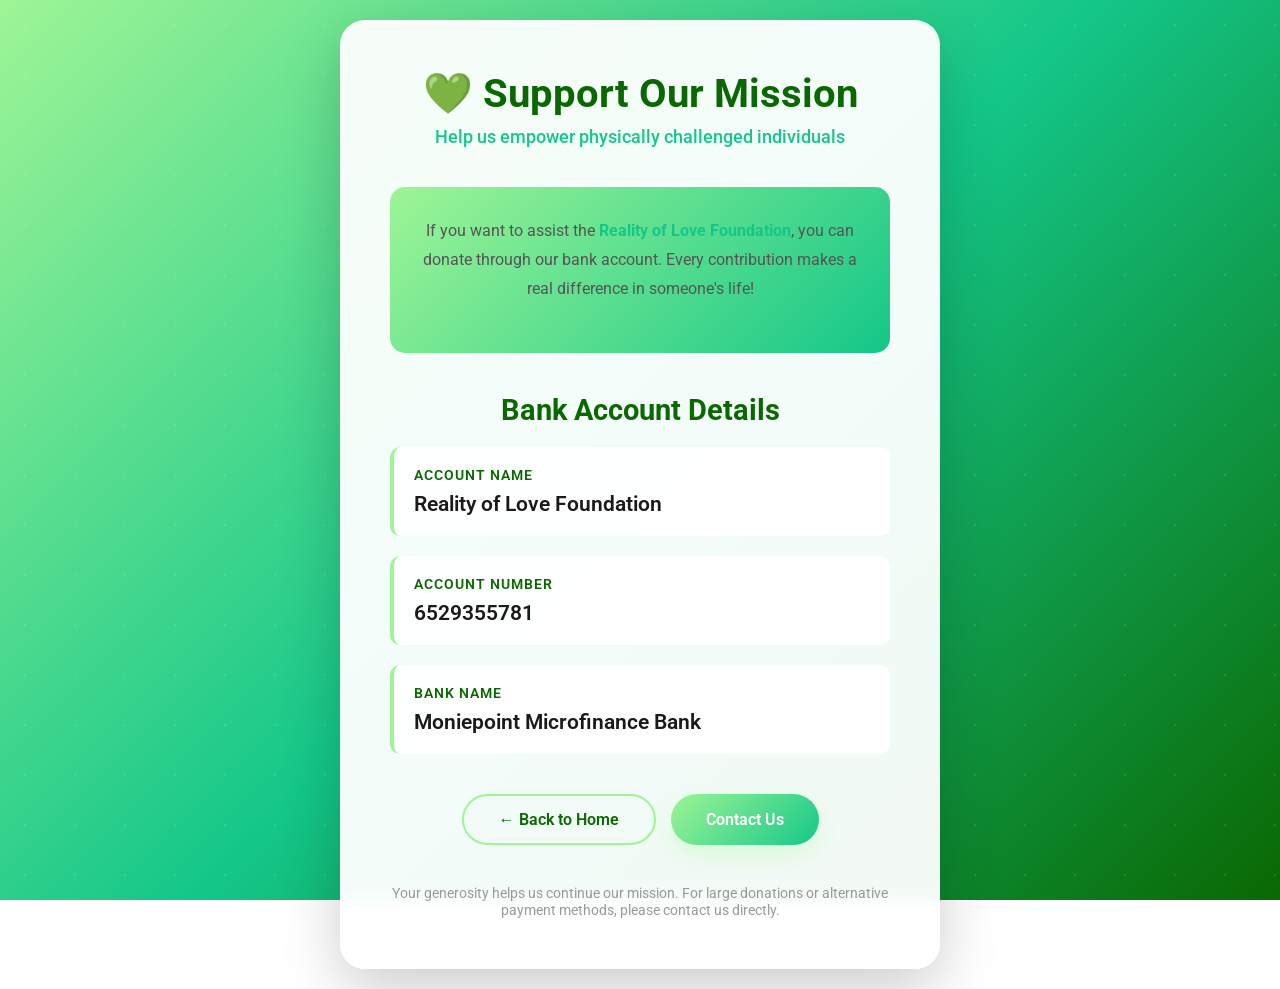
==== DONATIOJN.html @ 79eccb7e "redesign website with animations, mobile responsiveness, and modern styling Co-authored-by: OLUWANIF" ====
<!DOCTYPE html>
<html lang="en">
<head>
    <meta charset="UTF-8">
    <meta name="viewport" content="width=device-width, initial-scale=1.0">
    <title>Support Reality of Love Foundation</title>
    <link rel="preconnect" href="https://fonts.googleapis.com">
    <link rel="preconnect" href="https://fonts.gstatic.com" crossorigin>
    <link href="https://fonts.googleapis.com/css2?family=Poppins:wght@300;400;500;600;700&family=Roboto:wght@300;400;500&display=swap" rel="stylesheet">
    
    <style>
        * {
            margin: 0;
            padding: 0;
            box-sizing: border-box;
        }

        html {
            font-family: 'Roboto', sans-serif;
            scroll-behavior: smooth;
        }

        body {
            background: linear-gradient(135deg, #9ef596 0%, #14c789 50%, #0a6801 100%);
            background-attachment: fixed;
            min-height: 100vh;
            display: flex;
            align-items: center;
            justify-content: center;
            padding: 20px;
            position: relative;
            overflow-x: hidden;
        }

        body::before {
            content: '';
            position: fixed;
            top: 0;
            left: 0;
            width: 200%;
            height: 200%;
            background: radial-gradient(circle, rgba(255,255,255,0.1) 1px, transparent 1px);
            background-size: 50px 50px;
            animation: moveBackground 20s linear infinite;
            z-index: 0;
            pointer-events: none;
        }

        @keyframes moveBackground {
            0% { transform: translate(0, 0); }
            100% { transform: translate(50px, 50px); }
        }

        .container {
            position: relative;
            z-index: 1;
            max-width: 600px;
            width: 100%;
        }

        .content {
            background: rgba(255, 255, 255, 0.95);
            backdrop-filter: blur(10px);
            padding: 50px;
            border-radius: 25px;
            text-align: center;
            box-shadow: 0 20px 60px rgba(0, 0, 0, 0.2);
            animation: fadeInUp 0.8s ease-out;
        }

        @keyframes fadeInUp {
            from {
                opacity: 0;
                transform: translateY(30px);
            }
            to {
                opacity: 1;
                transform: translateY(0);
            }
        }

        h1 {
            color: #0a6801;
            font-size: 2.5rem;
            margin-bottom: 10px;
            font-weight: 700;
        }

        .subtitle {
            color: #14c789;
            font-size: 1.1rem;
            margin-bottom: 40px;
            font-weight: 500;
        }

        .card-section {
            background: linear-gradient(135deg, #9ef596 0%, #14c789 100%);
            padding: 30px;
            border-radius: 15px;
            margin-bottom: 30px;
            color: white;
            animation: slideInUp 0.8s ease-out 0.2s both;
        }

        @keyframes slideInUp {
            from {
                opacity: 0;
                transform: translateY(20px);
            }
            to {
                opacity: 1;
                transform: translateY(0);
            }
        }

        .info-block {
            text-align: left;
            margin-bottom: 20px;
            padding: 20px;
            background: rgba(255, 255, 255, 0.95);
            border-radius: 10px;
            border-left: 4px solid #9ef596;
        }

        .info-block:last-child {
            margin-bottom: 0;
        }

        .label {
            color: #0a6801;
            font-weight: 600;
            font-size: 0.9rem;
            text-transform: uppercase;
            letter-spacing: 1px;
            margin-bottom: 8px;
        }

        .value {
            color: #1a1a1a;
            font-size: 1.3rem;
            font-weight: 600;
            word-break: break-word;
        }

        .section {
            text-align: center;
            margin: 40px 0;
        }

        .section-title {
            color: #0a6801;
            font-size: 1.8rem;
            margin-bottom: 20px;
            font-weight: 700;
        }

        .section-text {
            color: #555;
            line-height: 1.8;
            margin-bottom: 20px;
        }

        .button-group {
            display: flex;
            gap: 15px;
            flex-wrap: wrap;
            justify-content: center;
            margin-top: 30px;
        }

        .btn {
            padding: 14px 35px;
            border-radius: 50px;
            font-weight: 600;
            font-size: 1rem;
            text-decoration: none;
            cursor: pointer;
            transition: all 0.3s ease;
            border: none;
            display: inline-flex;
            align-items: center;
            gap: 10px;
        }

        .btn-primary {
            background: linear-gradient(135deg, #9ef596 0%, #14c789 100%);
            color: white;
            box-shadow: 0 10px 25px rgba(158, 245, 150, 0.3);
        }

        .btn-primary:hover {
            transform: translateY(-2px);
            box-shadow: 0 15px 35px rgba(158, 245, 150, 0.4);
        }

        .btn-secondary {
            background: transparent;
            color: #0a6801;
            border: 2px solid #9ef596;
        }

        .btn-secondary:hover {
            background: #9ef596;
            color: white;
        }

        .highlight {
            color: #14c789;
            font-weight: 700;
        }

        .footer-text {
            margin-top: 40px;
            color: #999;
            font-size: 0.9rem;
        }

        @media (max-width: 768px) {
            .content {
                padding: 40px 25px;
            }

            h1 {
                font-size: 2rem;
            }

            .section-title {
                font-size: 1.5rem;
            }

            .value {
                font-size: 1.1rem;
            }

            .button-group {
                flex-direction: column;
            }

            .btn {
                width: 100%;
                justify-content: center;
            }
        }
    </style>
</head>
<body>
    <div class="container">
        <div class="content">
            <h1>💚 Support Our Mission</h1>
            <p class="subtitle">Help us empower physically challenged individuals</p>

            <div class="card-section">
                <div class="section-text">
                    If you want to assist the <span class="highlight">Reality of Love Foundation</span>, you can donate through our bank account. Every contribution makes a real difference in someone's life!
                </div>
            </div>

            <div class="section">
                <h2 class="section-title">Bank Account Details</h2>
                
                <div class="info-block">
                    <div class="label">Account Name</div>
                    <div class="value">Reality of Love Foundation</div>
                </div>

                <div class="info-block">
                    <div class="label">Account Number</div>
                    <div class="value">6529355781</div>
                </div>

                <div class="info-block">
                    <div class="label">Bank Name</div>
                    <div class="value">Moniepoint Microfinance Bank</div>
                </div>
            </div>

            <div class="button-group">
                <a href="index.html" class="btn btn-secondary">
                    ← Back to Home
                </a>
                <a href="mailto:contact@realityoflove.org?subject=Donation%20Inquiry" class="btn btn-primary">
                    Contact Us
                </a>
            </div>

            <p class="footer-text">
                Your generosity helps us continue our mission. For large donations or alternative payment methods, please contact us directly.
            </p>
        </div>
    </div>
</body>
</html>
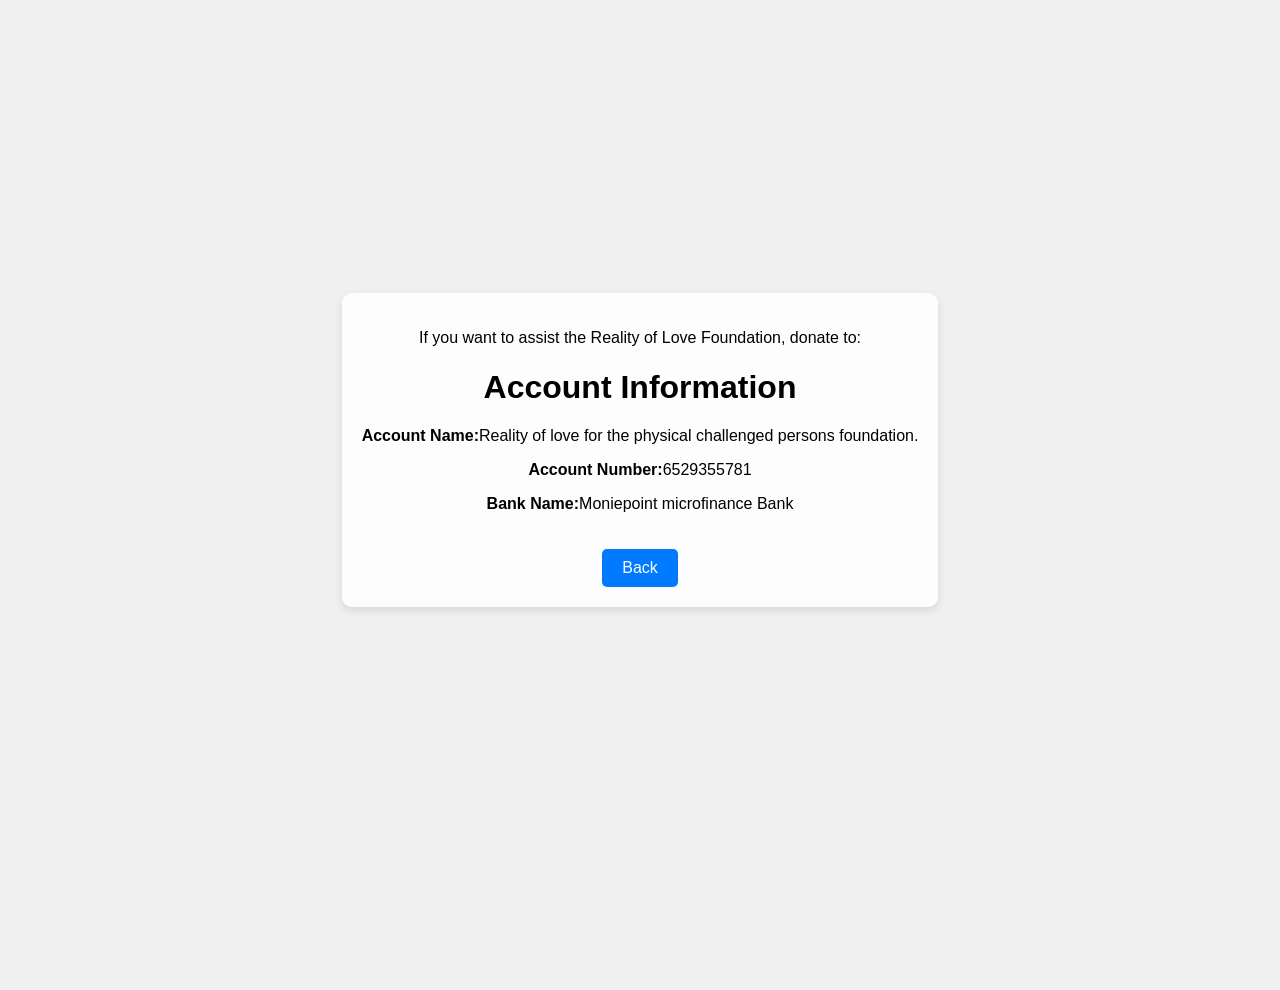
==== commit 277f9a37: "Restored v1: Import from GitHub" ====
--- a/DONATIOJN.html
+++ b/DONATIOJN.html
@@ -1,292 +1,63 @@
-<!DOCTYPE html>
-<html lang="en">
-<head>
-    <meta charset="UTF-8">
-    <meta name="viewport" content="width=device-width, initial-scale=1.0">
-    <title>Support Reality of Love Foundation</title>
-    <link rel="preconnect" href="https://fonts.googleapis.com">
-    <link rel="preconnect" href="https://fonts.gstatic.com" crossorigin>
-    <link href="https://fonts.googleapis.com/css2?family=Poppins:wght@300;400;500;600;700&family=Roboto:wght@300;400;500&display=swap" rel="stylesheet">
-    
-    <style>
-        * {
-            margin: 0;
-            padding: 0;
-            box-sizing: border-box;
-        }
-
-        html {
-            font-family: 'Roboto', sans-serif;
-            scroll-behavior: smooth;
-        }
-
-        body {
-            background: linear-gradient(135deg, #9ef596 0%, #14c789 50%, #0a6801 100%);
-            background-attachment: fixed;
-            min-height: 100vh;
-            display: flex;
-            align-items: center;
-            justify-content: center;
-            padding: 20px;
-            position: relative;
-            overflow-x: hidden;
-        }
-
-        body::before {
-            content: '';
-            position: fixed;
-            top: 0;
-            left: 0;
-            width: 200%;
-            height: 200%;
-            background: radial-gradient(circle, rgba(255,255,255,0.1) 1px, transparent 1px);
-            background-size: 50px 50px;
-            animation: moveBackground 20s linear infinite;
-            z-index: 0;
-            pointer-events: none;
-        }
-
-        @keyframes moveBackground {
-            0% { transform: translate(0, 0); }
-            100% { transform: translate(50px, 50px); }
-        }
-
-        .container {
-            position: relative;
-            z-index: 1;
-            max-width: 600px;
-            width: 100%;
-        }
-
-        .content {
-            background: rgba(255, 255, 255, 0.95);
-            backdrop-filter: blur(10px);
-            padding: 50px;
-            border-radius: 25px;
-            text-align: center;
-            box-shadow: 0 20px 60px rgba(0, 0, 0, 0.2);
-            animation: fadeInUp 0.8s ease-out;
-        }
-
-        @keyframes fadeInUp {
-            from {
-                opacity: 0;
-                transform: translateY(30px);
-            }
-            to {
-                opacity: 1;
-                transform: translateY(0);
-            }
-        }
-
-        h1 {
-            color: #0a6801;
-            font-size: 2.5rem;
-            margin-bottom: 10px;
-            font-weight: 700;
-        }
-
-        .subtitle {
-            color: #14c789;
-            font-size: 1.1rem;
-            margin-bottom: 40px;
-            font-weight: 500;
-        }
-
-        .card-section {
-            background: linear-gradient(135deg, #9ef596 0%, #14c789 100%);
-            padding: 30px;
-            border-radius: 15px;
-            margin-bottom: 30px;
-            color: white;
-            animation: slideInUp 0.8s ease-out 0.2s both;
-        }
-
-        @keyframes slideInUp {
-            from {
-                opacity: 0;
-                transform: translateY(20px);
-            }
-            to {
-                opacity: 1;
-                transform: translateY(0);
-            }
-        }
-
-        .info-block {
-            text-align: left;
-            margin-bottom: 20px;
-            padding: 20px;
-            background: rgba(255, 255, 255, 0.95);
-            border-radius: 10px;
-            border-left: 4px solid #9ef596;
-        }
-
-        .info-block:last-child {
-            margin-bottom: 0;
-        }
-
-        .label {
-            color: #0a6801;
-            font-weight: 600;
-            font-size: 0.9rem;
-            text-transform: uppercase;
-            letter-spacing: 1px;
-            margin-bottom: 8px;
-        }
-
-        .value {
-            color: #1a1a1a;
-            font-size: 1.3rem;
-            font-weight: 600;
-            word-break: break-word;
-        }
-
-        .section {
-            text-align: center;
-            margin: 40px 0;
-        }
-
-        .section-title {
-            color: #0a6801;
-            font-size: 1.8rem;
-            margin-bottom: 20px;
-            font-weight: 700;
-        }
-
-        .section-text {
-            color: #555;
-            line-height: 1.8;
-            margin-bottom: 20px;
-        }
-
-        .button-group {
-            display: flex;
-            gap: 15px;
-            flex-wrap: wrap;
-            justify-content: center;
-            margin-top: 30px;
-        }
-
-        .btn {
-            padding: 14px 35px;
-            border-radius: 50px;
-            font-weight: 600;
-            font-size: 1rem;
-            text-decoration: none;
-            cursor: pointer;
-            transition: all 0.3s ease;
-            border: none;
-            display: inline-flex;
-            align-items: center;
-            gap: 10px;
-        }
-
-        .btn-primary {
-            background: linear-gradient(135deg, #9ef596 0%, #14c789 100%);
-            color: white;
-            box-shadow: 0 10px 25px rgba(158, 245, 150, 0.3);
-        }
-
-        .btn-primary:hover {
-            transform: translateY(-2px);
-            box-shadow: 0 15px 35px rgba(158, 245, 150, 0.4);
-        }
-
-        .btn-secondary {
-            background: transparent;
-            color: #0a6801;
-            border: 2px solid #9ef596;
-        }
-
-        .btn-secondary:hover {
-            background: #9ef596;
-            color: white;
-        }
-
-        .highlight {
-            color: #14c789;
-            font-weight: 700;
-        }
-
-        .footer-text {
-            margin-top: 40px;
-            color: #999;
-            font-size: 0.9rem;
-        }
-
-        @media (max-width: 768px) {
-            .content {
-                padding: 40px 25px;
-            }
-
-            h1 {
-                font-size: 2rem;
-            }
-
-            .section-title {
-                font-size: 1.5rem;
-            }
-
-            .value {
-                font-size: 1.1rem;
-            }
-
-            .button-group {
-                flex-direction: column;
-            }
-
-            .btn {
-                width: 100%;
-                justify-content: center;
-            }
-        }
-    </style>
-</head>
-<body>
-    <div class="container">
-        <div class="content">
-            <h1>💚 Support Our Mission</h1>
-            <p class="subtitle">Help us empower physically challenged individuals</p>
-
-            <div class="card-section">
-                <div class="section-text">
-                    If you want to assist the <span class="highlight">Reality of Love Foundation</span>, you can donate through our bank account. Every contribution makes a real difference in someone's life!
-                </div>
-            </div>
-
-            <div class="section">
-                <h2 class="section-title">Bank Account Details</h2>
-                
-                <div class="info-block">
-                    <div class="label">Account Name</div>
-                    <div class="value">Reality of Love Foundation</div>
-                </div>
-
-                <div class="info-block">
-                    <div class="label">Account Number</div>
-                    <div class="value">6529355781</div>
-                </div>
-
-                <div class="info-block">
-                    <div class="label">Bank Name</div>
-                    <div class="value">Moniepoint Microfinance Bank</div>
-                </div>
-            </div>
-
-            <div class="button-group">
-                <a href="index.html" class="btn btn-secondary">
-                    ← Back to Home
-                </a>
-                <a href="mailto:contact@realityoflove.org?subject=Donation%20Inquiry" class="btn btn-primary">
-                    Contact Us
-                </a>
-            </div>
-
-            <p class="footer-text">
-                Your generosity helps us continue our mission. For large donations or alternative payment methods, please contact us directly.
-            </p>
-        </div>
-    </div>
-</body>
-</html>
+<!DOCTYPE html>
+<html lang="en">
+<head>
+    <meta charset="UTF-8">
+    <meta name="viewport" content="width=device-width, initial-scale=1.0">
+    <title>Account Information</title>
+    <style>
+        body, html {
+            height: 100%;
+            margin: 0;
+            font-family: Arial, sans-serif;
+            display: flex;
+            align-items: center;
+            justify-content: center;
+            position: relative;
+            background-color: #f0f0f0;
+        }
+        .content {
+            position: relative;
+            z-index: 1;
+            background: rgba(255, 255, 255, 0.9);
+            padding: 20px;
+            border-radius: 10px;
+            text-align: center;
+            box-shadow: 0 4px 8px rgba(0, 0, 0, 0.1);
+        }
+        .back-button {
+            margin-top: 20px;
+            padding: 10px 20px;
+            background-color: #007BFF;
+            color: white;
+            text-decoration: none;
+            border-radius: 5px;
+            display: inline-block;
+        }
+        .back-button:hover {
+            background-color: #0056b3;
+        }
+        .watermark {
+            position: absolute;
+            top: 0;
+            left: 0;
+            width: 110%;
+            height: 110%;
+            background: url('file:///E:/HTMLprojects/Reality%20of%20love%20foundation%20html%20stuffs/wildvine-master/assets/images/we.jpg') no-repeat center center;
+            background-size: cover;
+            opacity: 0.8;
+            z-index: 0;
+        }
+    </style>
+</head>
+<body>
+    <div class="watermark"></div>
+    <div class="content">
+	 <p>If you want to assist the Reality of Love Foundation, donate to:</p>
+        <h1>Account Information</h1>
+        <p><strong>Account Name:</strong>Reality of love for the physical challenged persons foundation.</p>
+        <p><strong>Account Number:</strong>6529355781</p>
+      <p><strong>Bank Name:</strong>Moniepoint microfinance Bank</p>
+        <a href="index.html" class="back-button">Back</a>
+    </div>
+</body>
+</html>
